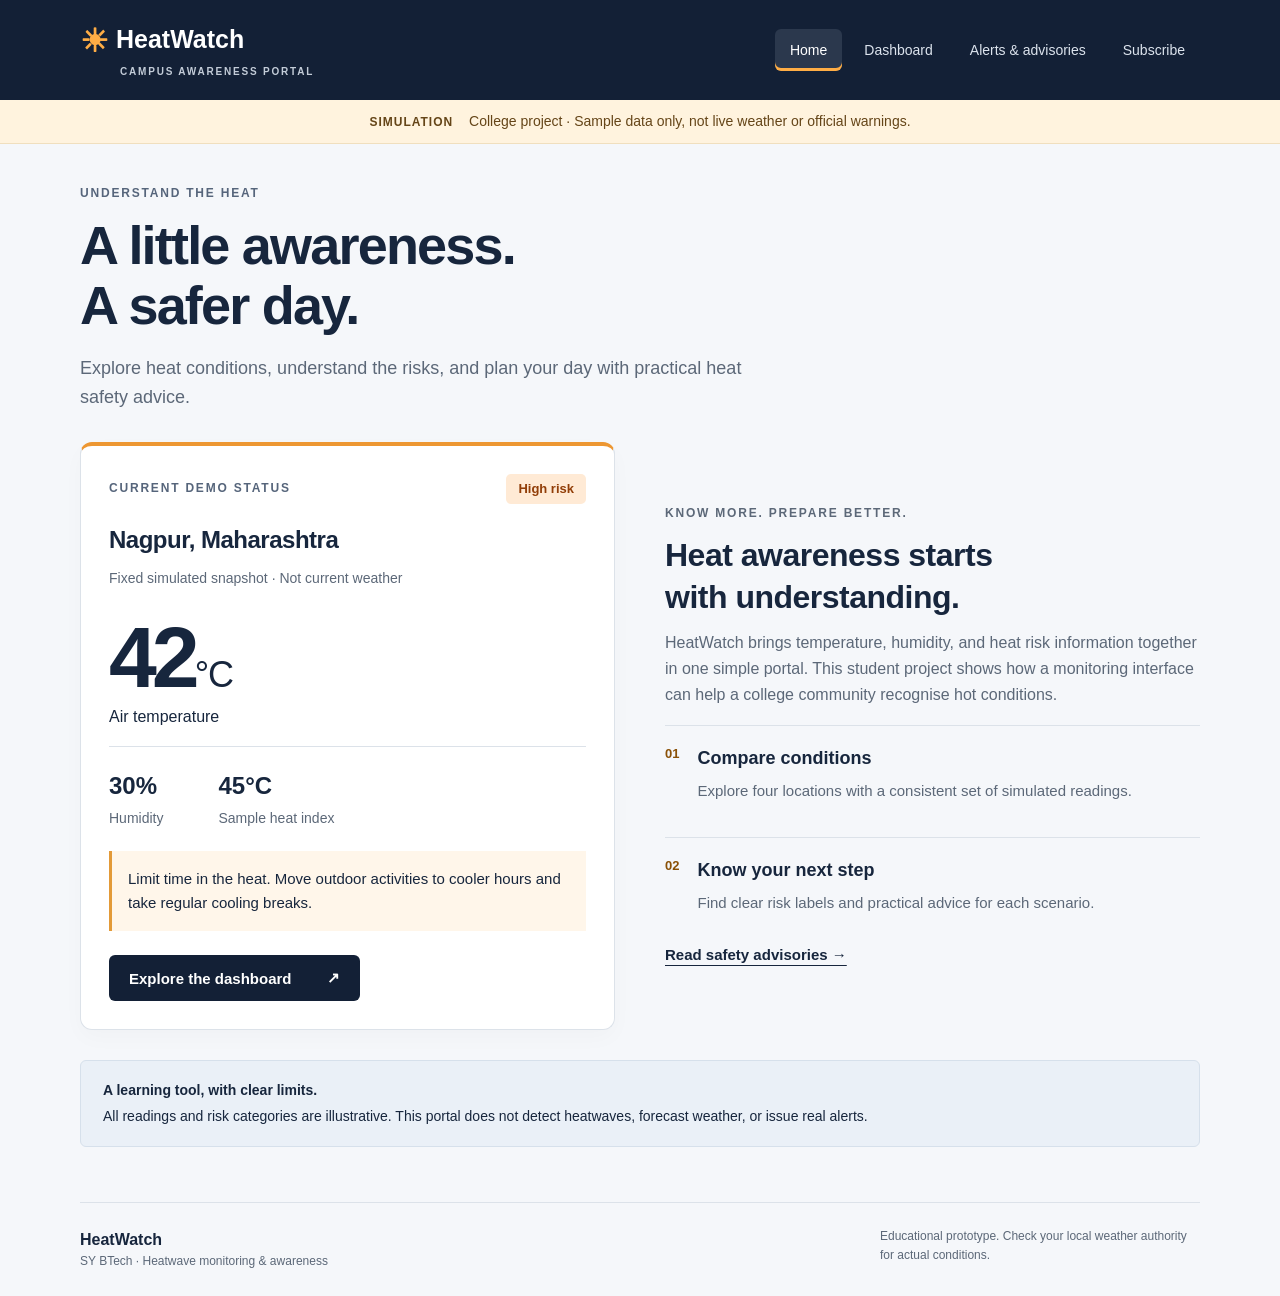
==== index.html @ 29afd0dd "Initial Commit" ====
<!DOCTYPE html>
<html lang="en"><head><meta charset="UTF-8"><meta name="viewport" content="width=device-width, initial-scale=1"><meta name="description" content="HeatWatch: an educational heatwave awareness portal using simulated readings."><title>Home | HeatWatch</title><link rel="icon" href="data:image/svg+xml,%3Csvg xmlns='http://www.w3.org/2000/svg' viewBox='0 0 32 32'%3E%3Crect width='32' height='32' rx='8' fill='%23132036'/%3E%3Ccircle cx='16' cy='16' r='8' fill='%23ffad45'/%3E%3C/svg%3E"><link rel="stylesheet" href="css/style.css"></head>
<body><a class="skip" href="#main">Skip to content</a><header><div class="nav-wrap"><a class="brand" href="index.html"><span class="brand-icon" aria-hidden="true">☀</span> HeatWatch<span class="brand-sub">CAMPUS AWARENESS PORTAL</span></a><nav aria-label="Main navigation"><a href="index.html" aria-current="page">Home</a><a href="dashboard.html" >Dashboard</a><a href="alerts.html" >Alerts & advisories</a><a href="subscribe.html" >Subscribe</a></nav></div></header><div class="demo-bar"><span class="demo-label">SIMULATION</span> College project · Sample data only, not live weather or official warnings.</div><main id="main"><div class="page-heading"><p class="eyebrow">UNDERSTAND THE HEAT</p><h1>A little awareness.<br>A safer day.</h1><p class="lead">Explore heat conditions, understand the risks, and plan your day with practical heat safety advice.</p></div>
<div class="home-grid"><section class="status-card"><div class="section-top"><span class="eyebrow">CURRENT DEMO STATUS</span><span class="badge high">High risk</span></div><h2>Nagpur, Maharashtra</h2><p class="muted">Fixed simulated snapshot · Not current weather</p><div class="temperature">42<span>°C</span></div><p>Air temperature</p><div class="status-details"><div><strong>30%</strong><span>Humidity</span></div><div><strong>45°C</strong><span>Sample heat index</span></div></div><div class="status-advice">Limit time in the heat. Move outdoor activities to cooler hours and take regular cooling breaks.</div><a class="button" href="dashboard.html">Explore the dashboard <span aria-hidden="true">↗</span></a></section><section class="purpose"><p class="eyebrow">KNOW MORE. PREPARE BETTER.</p><h2>Heat awareness starts<br>with understanding.</h2><p>HeatWatch brings temperature, humidity, and heat risk information together in one simple portal. This student project shows how a monitoring interface can help a college community recognise hot conditions.</p><div class="feature"><span>01</span><div><h3>Compare conditions</h3><p>Explore four locations with a consistent set of simulated readings.</p></div></div><div class="feature"><span>02</span><div><h3>Know your next step</h3><p>Find clear risk labels and practical advice for each scenario.</p></div></div><a class="text-link" href="alerts.html">Read safety advisories →</a></section></div><aside class="note"><strong>A learning tool, with clear limits.</strong> All readings and risk categories are illustrative. This portal does not detect heatwaves, forecast weather, or issue real alerts.</aside></main><footer><div><strong>HeatWatch</strong><span>SY BTech · Heatwave monitoring & awareness</span></div><p>Educational prototype. Check your local weather authority for actual conditions.</p></footer></body></html>
---- css/style.css ----
:root{--navy:#132036;--ink:#17263d;--muted:#5c6878;--line:#dce2e9;--orange:#ffad45;--paper:#f5f7fa}*{box-sizing:border-box}body{margin:0;color:var(--ink);background:var(--paper);font:16px/1.6 "Segoe UI",Arial,sans-serif}a{color:inherit}header{background:var(--navy);color:#fff}.nav-wrap{max-width:1180px;margin:auto;padding:22px 30px;display:flex;align-items:center;justify-content:space-between;gap:24px}.brand{text-decoration:none;font-size:25px;font-weight:750;line-height:1.2}.brand-icon{color:var(--orange);font-size:32px;vertical-align:middle}.brand-sub{display:block;font-size:10px;letter-spacing:1.8px;margin:6px 0 0 40px;color:#c3ccd8}nav{display:flex;gap:7px;flex-wrap:wrap}nav a{text-decoration:none;font-size:14px;padding:10px 15px;border-radius:6px;color:#dce3ed}nav a:hover,nav a[aria-current]{background:#2b384d;color:white}nav a[aria-current]{box-shadow:inset 0 -3px var(--orange)}.demo-bar{padding:10px 24px;text-align:center;background:#fff3de;color:#654518;font-size:14px;border-bottom:1px solid #f0dfbe}.demo-label{font-size:12px;font-weight:800;letter-spacing:1px;margin-right:12px}main{max-width:1180px;margin:auto;padding:40px 30px 55px}.page-heading{margin-bottom:30px}.eyebrow{font-size:12px;font-weight:800;letter-spacing:1.8px;margin:0 0 12px;color:#56657b}h1{font-size:clamp(34px,4.5vw,54px);line-height:1.12;letter-spacing:-1.8px;margin:0 0 18px;font-weight:750}h2{font-size:24px;line-height:1.3;letter-spacing:-.5px;margin:0 0 12px}h3{font-size:18px;margin:0 0 6px}p{margin:0 0 16px}.lead{max-width:690px;color:var(--muted);font-size:18px}.home-grid{display:grid;grid-template-columns:1fr 1fr;gap:50px;align-items:center}.status-card{background:white;border:1px solid var(--line);border-top:4px solid #ed9732;border-radius:12px;padding:28px;box-shadow:0 8px 22px #13203606}.section-top{display:flex;justify-content:space-between;align-items:center;gap:16px;margin-bottom:20px;flex-wrap:wrap}.section-top h2,.section-top .eyebrow{margin:0}.muted{color:var(--muted);font-size:14px}.badge{display:inline-block;padding:5px 12px;border-radius:5px;font-size:13px;font-weight:700;white-space:nowrap}.low{background:#e2f3eb;color:#176043}.moderate{background:#fff1c8;color:#785100}.high{background:#ffead5;color:#923e08}.extreme{background:#fbe0e5;color:#9a2439}.temperature{font-size:86px;letter-spacing:-5px;line-height:1.1;font-weight:650;margin:20px 0 0}.temperature span{font-size:36px;letter-spacing:-1px;font-weight:400}.status-details{display:flex;gap:55px;padding:20px 0;border-top:1px solid var(--line)}.status-details strong{font-size:24px;display:block}.status-details span{font-size:14px;color:var(--muted)}.status-advice{background:#fff6ea;border-left:3px solid #e39a38;padding:16px;margin:0 0 24px;font-size:15px}.button{display:inline-flex;align-items:center;justify-content:center;gap:35px;background:var(--navy);color:#fff;text-decoration:none;border:0;border-radius:6px;padding:14px 20px;font:600 15px "Segoe UI",Arial,sans-serif;cursor:pointer}.button:hover{background:#29405c}.button:disabled{opacity:.5;cursor:not-allowed}.purpose>p{color:var(--muted)}.purpose h2{font-size:32px}.feature{display:flex;gap:18px;border-top:1px solid var(--line);padding-top:18px;margin-top:18px}.feature>span{font-size:13px;color:#8a5107;font-weight:700}.feature p{color:var(--muted);font-size:15px}.text-link{display:inline-block;font-size:15px;font-weight:700;text-underline-offset:5px;margin-top:12px}.note{background:#eaf0f7;border:1px solid #d6e0eb;border-radius:6px;padding:18px 22px;margin-top:30px;font-size:14px}.note strong{display:block;margin-bottom:4px}footer{border-top:1px solid var(--line);max-width:1120px;margin:auto;padding:24px 0;display:flex;justify-content:space-between;gap:30px;font-size:12px;color:var(--muted)}footer strong{color:var(--ink);display:block;font-size:16px}footer p{max-width:320px;margin:0}.toolbar{display:flex;justify-content:space-between;align-items:center;gap:20px;margin-bottom:30px;padding:22px;background:white;border:1px solid var(--line);border-radius:8px}label{display:block;font-weight:600;font-size:14px;margin-bottom:7px}select,input:not([type=checkbox]){font:inherit;background:white;border:1px solid #aab5c4;border-radius:5px;color:var(--ink);padding:11px 12px;max-width:100%;width:100%}.toolbar select{min-width:280px}.metrics{display:grid;grid-template-columns:repeat(4,1fr);gap:18px}.metric{background:white;border:1px solid var(--line);border-radius:8px;padding:24px}.metric p{color:var(--muted);font-size:14px;margin-bottom:14px}.metric strong{display:block;font-size:40px;font-weight:650;line-height:1.25;margin-bottom:14px}.metric span{font-size:12px;color:var(--muted)}.risk-metric{border-top:3px solid #efaa53}.advice-panel{display:flex;gap:18px;background:#fff3e2;padding:22px;margin:24px 0 36px;border-radius:8px}.advice-panel p{margin:0}.advice-symbol{flex-shrink:0;display:grid;place-items:center;border:2px solid #98621b;color:#98621b;border-radius:50%;width:28px;height:28px;font-weight:800}.table-wrap{overflow-x:auto;background:white;border:1px solid var(--line);border-radius:8px}table{border-collapse:collapse;width:100%;text-align:left;white-space:nowrap}th,td{padding:17px 22px;border-bottom:1px solid var(--line);font-size:14px}thead{background:#edf1f6}tbody tr:last-child>*{border-bottom:0}.method{font-size:13px;color:var(--muted);margin-top:20px}.risk-grid{display:grid;grid-template-columns:repeat(4,1fr);gap:18px}.risk-card{border-top:4px solid currentColor;padding:22px;border-radius:8px}.risk-card h2{font-size:21px;margin-top:18px}.risk-card p{font-size:15px}.risk-card p:last-child{margin:0}.safety{margin-top:40px}.three-grid{display:grid;grid-template-columns:repeat(3,1fr);gap:30px;margin-top:25px}.three-grid article{padding:24px;background:white;border:1px solid var(--line);border-radius:8px}.three-grid p{margin:0;color:var(--muted);font-size:15px}.emergency{background:#fff0f1;border-color:#efcbd0;color:#792738}.subscribe-grid{display:grid;grid-template-columns:1.65fr 1fr;gap:50px}.form-card{padding:30px;background:white;border:1px solid var(--line);border-radius:10px}.form-grid{display:grid;grid-template-columns:1fr 1fr;gap:18px;margin-top:24px}.error{display:block;color:#a12135;font-size:13px;margin-top:5px;min-height:0}.error:empty{display:none}[aria-invalid=true]{border-color:#b3283e!important;background:#fff8f8!important}.field-hint{font-size:13px;color:var(--muted);margin-top:15px}.checkbox-label{display:flex;align-items:flex-start;gap:10px;font-weight:400;font-size:15px;margin:23px 0 15px}input[type=checkbox]{width:18px;height:18px;flex-shrink:0;margin-top:4px;accent-color:var(--navy)}.success{padding:18px;background:#e5f4ec;color:#195438;border-radius:6px;margin:20px 0 0;font-size:15px}.subscription-aside{padding-top:22px}.subscription-aside h2{font-size:34px}.skip{position:absolute;left:15px;top:-80px;z-index:10;background:white;padding:10px}.skip:focus{top:8px}:focus-visible{outline:3px solid #1479cf;outline-offset:4px}.sr-only{position:absolute;width:1px;height:1px;overflow:hidden;clip:rect(0,0,0,0)}[hidden]{display:none!important}@media(max-width:950px){.nav-wrap{align-items:flex-start;flex-direction:column}.home-grid,.subscribe-grid{gap:28px}.metrics,.risk-grid{grid-template-columns:repeat(2,1fr)}footer{margin:0 30px}.form-grid{grid-template-columns:1fr}.three-grid{gap:15px}}@media(max-width:640px){main{padding:30px 20px}.nav-wrap{padding:18px 20px;gap:18px}nav{gap:3px}nav a{padding:9px 10px;font-size:13px}.demo-bar{font-size:12px;padding:10px 16px}.demo-label{font-size:11px}.home-grid,.subscribe-grid,.three-grid{grid-template-columns:1fr}.purpose{padding-top:10px}.status-card,.form-card{padding:22px}.toolbar{align-items:stretch;flex-direction:column}.toolbar select{min-width:0}.metrics,.risk-grid{gap:12px}.metric{padding:17px}.metric strong{font-size:32px}.risk-card{padding:16px}.risk-card h2{font-size:19px}footer{flex-direction:column;margin:0 20px;gap:12px}.lead{font-size:16px}.section-top{gap:10px}}@media(max-width:370px){.risk-grid,.metrics{grid-template-columns:1fr}}
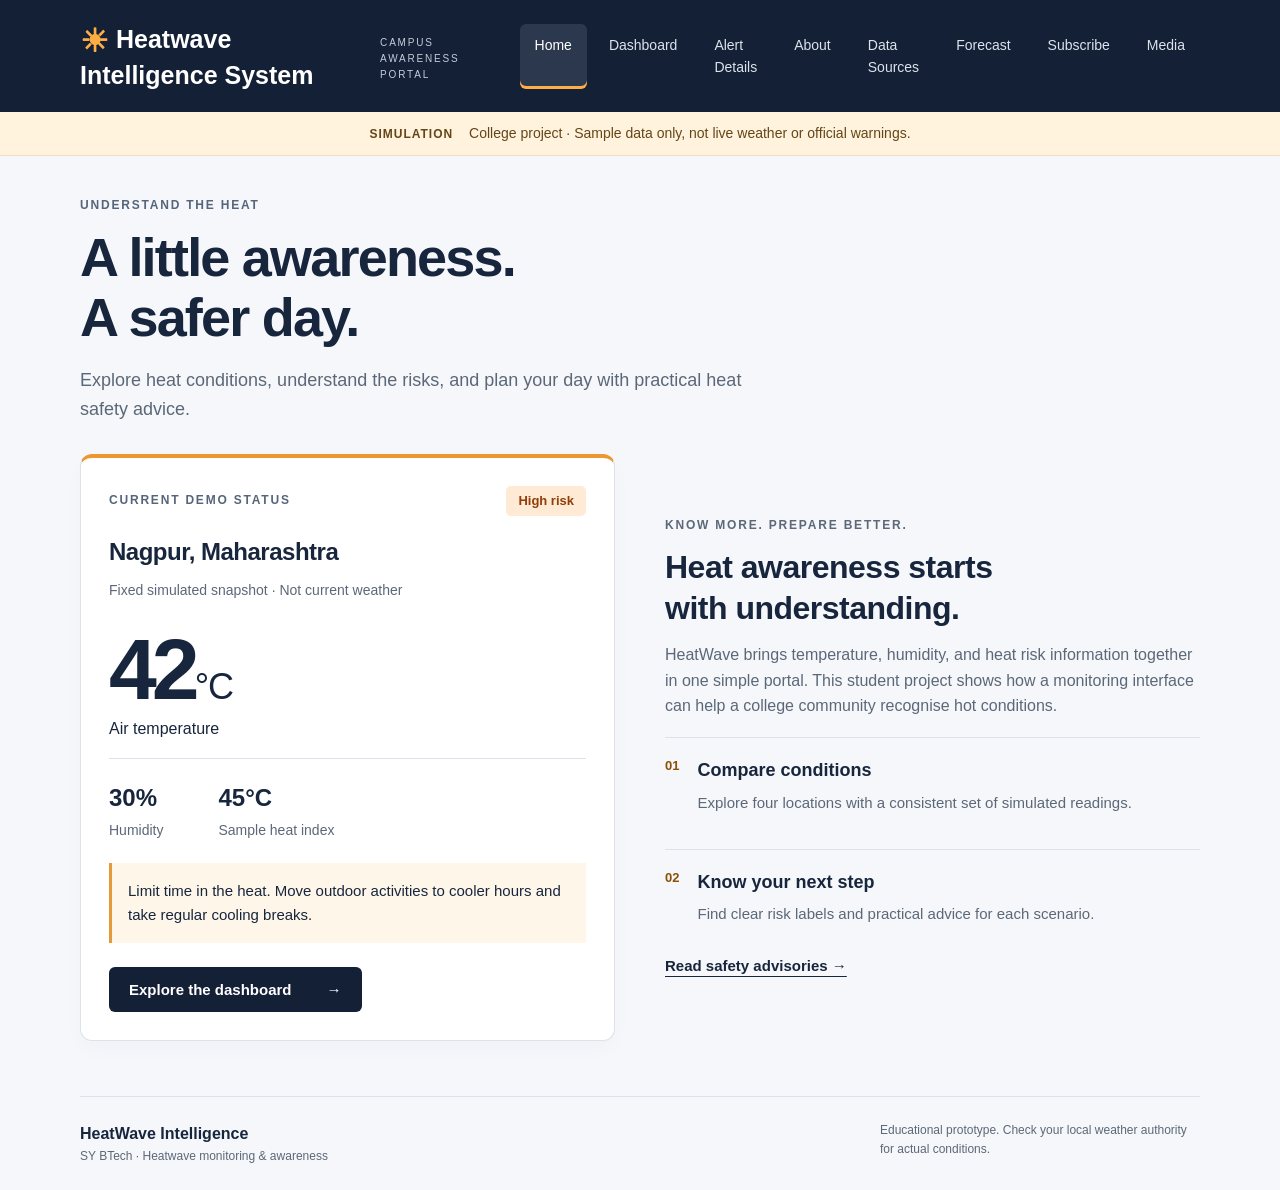
==== commit ce8375a5: "Pushed the code with latest changes" ====
--- a/index.html
+++ b/index.html
@@ -1,4 +1,89 @@
 <!DOCTYPE html>
-<html lang="en"><head><meta charset="UTF-8"><meta name="viewport" content="width=device-width, initial-scale=1"><meta name="description" content="HeatWatch: an educational heatwave awareness portal using simulated readings."><title>Home | HeatWatch</title><link rel="icon" href="data:image/svg+xml,%3Csvg xmlns='http://www.w3.org/2000/svg' viewBox='0 0 32 32'%3E%3Crect width='32' height='32' rx='8' fill='%23132036'/%3E%3Ccircle cx='16' cy='16' r='8' fill='%23ffad45'/%3E%3C/svg%3E"><link rel="stylesheet" href="css/style.css"></head>
-<body><a class="skip" href="#main">Skip to content</a><header><div class="nav-wrap"><a class="brand" href="index.html"><span class="brand-icon" aria-hidden="true">☀</span> HeatWatch<span class="brand-sub">CAMPUS AWARENESS PORTAL</span></a><nav aria-label="Main navigation"><a href="index.html" aria-current="page">Home</a><a href="dashboard.html" >Dashboard</a><a href="alerts.html" >Alerts & advisories</a><a href="subscribe.html" >Subscribe</a></nav></div></header><div class="demo-bar"><span class="demo-label">SIMULATION</span> College project · Sample data only, not live weather or official warnings.</div><main id="main"><div class="page-heading"><p class="eyebrow">UNDERSTAND THE HEAT</p><h1>A little awareness.<br>A safer day.</h1><p class="lead">Explore heat conditions, understand the risks, and plan your day with practical heat safety advice.</p></div>
-<div class="home-grid"><section class="status-card"><div class="section-top"><span class="eyebrow">CURRENT DEMO STATUS</span><span class="badge high">High risk</span></div><h2>Nagpur, Maharashtra</h2><p class="muted">Fixed simulated snapshot · Not current weather</p><div class="temperature">42<span>°C</span></div><p>Air temperature</p><div class="status-details"><div><strong>30%</strong><span>Humidity</span></div><div><strong>45°C</strong><span>Sample heat index</span></div></div><div class="status-advice">Limit time in the heat. Move outdoor activities to cooler hours and take regular cooling breaks.</div><a class="button" href="dashboard.html">Explore the dashboard <span aria-hidden="true">↗</span></a></section><section class="purpose"><p class="eyebrow">KNOW MORE. PREPARE BETTER.</p><h2>Heat awareness starts<br>with understanding.</h2><p>HeatWatch brings temperature, humidity, and heat risk information together in one simple portal. This student project shows how a monitoring interface can help a college community recognise hot conditions.</p><div class="feature"><span>01</span><div><h3>Compare conditions</h3><p>Explore four locations with a consistent set of simulated readings.</p></div></div><div class="feature"><span>02</span><div><h3>Know your next step</h3><p>Find clear risk labels and practical advice for each scenario.</p></div></div><a class="text-link" href="alerts.html">Read safety advisories →</a></section></div><aside class="note"><strong>A learning tool, with clear limits.</strong> All readings and risk categories are illustrative. This portal does not detect heatwaves, forecast weather, or issue real alerts.</aside></main><footer><div><strong>HeatWatch</strong><span>SY BTech · Heatwave monitoring & awareness</span></div><p>Educational prototype. Check your local weather authority for actual conditions.</p></footer></body></html>+<html lang="en">
+<head>
+  <meta charset="UTF-8">
+  <meta name="viewport" content="width=device-width, initial-scale=1">
+  <meta name="description" content="Heatwave Intelligence System - Home Page">
+  <title>Heatwave Intelligence System | Home</title>
+  <link rel="icon" href="data:image/svg+xml,%3Csvg xmlns='http://www.w3.org/2000/svg' viewBox='0 0 32 32'%3E%3Crect width='32' height='32' rx='8' fill='%23132036'/%3E%3Ccircle cx='16' cy='16' r='8' fill='%23ffad45'/%3E%3C/svg%3E">
+  <link rel="stylesheet" href="css/style.css">
+</head>
+<body>
+  <a class="skip" href="#main">Skip to content</a>
+  <header>
+    <div class="nav-wrap">
+      <a class="brand" href="index.html" title="Heatwave Intelligence System - Home Page">
+        <span class="brand-icon" aria-hidden="true">☀</span> Heatwave Intelligence System
+      </a>
+      <span class="brand-sub" style="font-size: 10px; letter-spacing: 1.8px; color: #c3ccd8; margin: 6px 0 0 40px;">CAMPUS AWARENESS PORTAL</span>
+      <nav aria-label="Main navigation">
+        <a href="index.html" aria-current="page">Home</a>
+        <a href="dashboard.html">Dashboard</a>
+        <a href="alert-details.html">Alert Details</a>
+        <a href="about-system.html">About</a>
+        <a href="sources.html">Data Sources</a>
+        <a href="forecast.html">Forecast</a>
+        <a href="subscribe.html">Subscribe</a>
+        <a href="media.html">Media</a>
+      </nav>
+    </div>
+  </header>
+  <div class="demo-bar">
+    <span class="demo-label">SIMULATION</span> College project · Sample data only, not live weather or official warnings.
+  </div>
+  <main id="main">
+    <div class="page-heading">
+      <p class="eyebrow">UNDERSTAND THE HEAT</p>
+      <h1>A little awareness.<br>A safer day.</h1>
+      <p class="lead">Explore heat conditions, understand the risks, and plan your day with practical heat safety advice.</p>
+    </div>
+
+    <section class="home-grid">
+      <section class="status-card">
+        <div class="section-top">
+          <span class="eyebrow">CURRENT DEMO STATUS</span>
+          <span class="badge high">High risk</span>
+        </div>
+        <h2>Nagpur, Maharashtra</h2>
+        <p class="muted">Fixed simulated snapshot · Not current weather</p>
+        <div class="temperature">42<span>°C</span></div>
+        <p>Air temperature</p>
+        <div class="status-details">
+          <div><strong>30%</strong><span>Humidity</span></div>
+          <div><strong>45°C</strong><span>Sample heat index</span></div>
+        </div>
+        <div class="status-advice">Limit time in the heat. Move outdoor activities to cooler hours and take regular cooling breaks.</div>
+        <a class="button" href="dashboard.html">Explore the dashboard <span aria-hidden="true">→</span></a>
+      </section>
+
+      <section class="purpose">
+        <p class="eyebrow">KNOW MORE. PREPARE BETTER.</p>
+        <h2>Heat awareness starts<br>with understanding.</h2>
+        <p>HeatWave brings temperature, humidity, and heat risk information together in one simple portal. This student project shows how a monitoring interface can help a college community recognise hot conditions.</p>
+        <div class="feature">
+          <span>01</span>
+          <div>
+            <h3>Compare conditions</h3>
+            <p>Explore four locations with a consistent set of simulated readings.</p>
+          </div>
+        </div>
+        <div class="feature">
+          <span>02</span>
+          <div>
+            <h3>Know your next step</h3>
+            <p>Find clear risk labels and practical advice for each scenario.</p>
+          </div>
+        </div>
+        <a class="text-link" href="alert-details.html">Read safety advisories →</a>
+      </section>
+    </div>
+  </main>
+  <footer>
+    <div>
+      <strong>HeatWave Intelligence</strong><span>SY BTech · Heatwave monitoring & awareness</span>
+    </div>
+    <p>Educational prototype. Check your local weather authority for actual conditions.</p>
+  </footer>
+  <script src="js/dashboard.js"></script>
+</body>
+</html>
--- a/css/style.css
+++ b/css/style.css
@@ -1 +1 @@
-:root{--navy:#132036;--ink:#17263d;--muted:#5c6878;--line:#dce2e9;--orange:#ffad45;--paper:#f5f7fa}*{box-sizing:border-box}body{margin:0;color:var(--ink);background:var(--paper);font:16px/1.6 "Segoe UI",Arial,sans-serif}a{color:inherit}header{background:var(--navy);color:#fff}.nav-wrap{max-width:1180px;margin:auto;padding:22px 30px;display:flex;align-items:center;justify-content:space-between;gap:24px}.brand{text-decoration:none;font-size:25px;font-weight:750;line-height:1.2}.brand-icon{color:var(--orange);font-size:32px;vertical-align:middle}.brand-sub{display:block;font-size:10px;letter-spacing:1.8px;margin:6px 0 0 40px;color:#c3ccd8}nav{display:flex;gap:7px;flex-wrap:wrap}nav a{text-decoration:none;font-size:14px;padding:10px 15px;border-radius:6px;color:#dce3ed}nav a:hover,nav a[aria-current]{background:#2b384d;color:white}nav a[aria-current]{box-shadow:inset 0 -3px var(--orange)}.demo-bar{padding:10px 24px;text-align:center;background:#fff3de;color:#654518;font-size:14px;border-bottom:1px solid #f0dfbe}.demo-label{font-size:12px;font-weight:800;letter-spacing:1px;margin-right:12px}main{max-width:1180px;margin:auto;padding:40px 30px 55px}.page-heading{margin-bottom:30px}.eyebrow{font-size:12px;font-weight:800;letter-spacing:1.8px;margin:0 0 12px;color:#56657b}h1{font-size:clamp(34px,4.5vw,54px);line-height:1.12;letter-spacing:-1.8px;margin:0 0 18px;font-weight:750}h2{font-size:24px;line-height:1.3;letter-spacing:-.5px;margin:0 0 12px}h3{font-size:18px;margin:0 0 6px}p{margin:0 0 16px}.lead{max-width:690px;color:var(--muted);font-size:18px}.home-grid{display:grid;grid-template-columns:1fr 1fr;gap:50px;align-items:center}.status-card{background:white;border:1px solid var(--line);border-top:4px solid #ed9732;border-radius:12px;padding:28px;box-shadow:0 8px 22px #13203606}.section-top{display:flex;justify-content:space-between;align-items:center;gap:16px;margin-bottom:20px;flex-wrap:wrap}.section-top h2,.section-top .eyebrow{margin:0}.muted{color:var(--muted);font-size:14px}.badge{display:inline-block;padding:5px 12px;border-radius:5px;font-size:13px;font-weight:700;white-space:nowrap}.low{background:#e2f3eb;color:#176043}.moderate{background:#fff1c8;color:#785100}.high{background:#ffead5;color:#923e08}.extreme{background:#fbe0e5;color:#9a2439}.temperature{font-size:86px;letter-spacing:-5px;line-height:1.1;font-weight:650;margin:20px 0 0}.temperature span{font-size:36px;letter-spacing:-1px;font-weight:400}.status-details{display:flex;gap:55px;padding:20px 0;border-top:1px solid var(--line)}.status-details strong{font-size:24px;display:block}.status-details span{font-size:14px;color:var(--muted)}.status-advice{background:#fff6ea;border-left:3px solid #e39a38;padding:16px;margin:0 0 24px;font-size:15px}.button{display:inline-flex;align-items:center;justify-content:center;gap:35px;background:var(--navy);color:#fff;text-decoration:none;border:0;border-radius:6px;padding:14px 20px;font:600 15px "Segoe UI",Arial,sans-serif;cursor:pointer}.button:hover{background:#29405c}.button:disabled{opacity:.5;cursor:not-allowed}.purpose>p{color:var(--muted)}.purpose h2{font-size:32px}.feature{display:flex;gap:18px;border-top:1px solid var(--line);padding-top:18px;margin-top:18px}.feature>span{font-size:13px;color:#8a5107;font-weight:700}.feature p{color:var(--muted);font-size:15px}.text-link{display:inline-block;font-size:15px;font-weight:700;text-underline-offset:5px;margin-top:12px}.note{background:#eaf0f7;border:1px solid #d6e0eb;border-radius:6px;padding:18px 22px;margin-top:30px;font-size:14px}.note strong{display:block;margin-bottom:4px}footer{border-top:1px solid var(--line);max-width:1120px;margin:auto;padding:24px 0;display:flex;justify-content:space-between;gap:30px;font-size:12px;color:var(--muted)}footer strong{color:var(--ink);display:block;font-size:16px}footer p{max-width:320px;margin:0}.toolbar{display:flex;justify-content:space-between;align-items:center;gap:20px;margin-bottom:30px;padding:22px;background:white;border:1px solid var(--line);border-radius:8px}label{display:block;font-weight:600;font-size:14px;margin-bottom:7px}select,input:not([type=checkbox]){font:inherit;background:white;border:1px solid #aab5c4;border-radius:5px;color:var(--ink);padding:11px 12px;max-width:100%;width:100%}.toolbar select{min-width:280px}.metrics{display:grid;grid-template-columns:repeat(4,1fr);gap:18px}.metric{background:white;border:1px solid var(--line);border-radius:8px;padding:24px}.metric p{color:var(--muted);font-size:14px;margin-bottom:14px}.metric strong{display:block;font-size:40px;font-weight:650;line-height:1.25;margin-bottom:14px}.metric span{font-size:12px;color:var(--muted)}.risk-metric{border-top:3px solid #efaa53}.advice-panel{display:flex;gap:18px;background:#fff3e2;padding:22px;margin:24px 0 36px;border-radius:8px}.advice-panel p{margin:0}.advice-symbol{flex-shrink:0;display:grid;place-items:center;border:2px solid #98621b;color:#98621b;border-radius:50%;width:28px;height:28px;font-weight:800}.table-wrap{overflow-x:auto;background:white;border:1px solid var(--line);border-radius:8px}table{border-collapse:collapse;width:100%;text-align:left;white-space:nowrap}th,td{padding:17px 22px;border-bottom:1px solid var(--line);font-size:14px}thead{background:#edf1f6}tbody tr:last-child>*{border-bottom:0}.method{font-size:13px;color:var(--muted);margin-top:20px}.risk-grid{display:grid;grid-template-columns:repeat(4,1fr);gap:18px}.risk-card{border-top:4px solid currentColor;padding:22px;border-radius:8px}.risk-card h2{font-size:21px;margin-top:18px}.risk-card p{font-size:15px}.risk-card p:last-child{margin:0}.safety{margin-top:40px}.three-grid{display:grid;grid-template-columns:repeat(3,1fr);gap:30px;margin-top:25px}.three-grid article{padding:24px;background:white;border:1px solid var(--line);border-radius:8px}.three-grid p{margin:0;color:var(--muted);font-size:15px}.emergency{background:#fff0f1;border-color:#efcbd0;color:#792738}.subscribe-grid{display:grid;grid-template-columns:1.65fr 1fr;gap:50px}.form-card{padding:30px;background:white;border:1px solid var(--line);border-radius:10px}.form-grid{display:grid;grid-template-columns:1fr 1fr;gap:18px;margin-top:24px}.error{display:block;color:#a12135;font-size:13px;margin-top:5px;min-height:0}.error:empty{display:none}[aria-invalid=true]{border-color:#b3283e!important;background:#fff8f8!important}.field-hint{font-size:13px;color:var(--muted);margin-top:15px}.checkbox-label{display:flex;align-items:flex-start;gap:10px;font-weight:400;font-size:15px;margin:23px 0 15px}input[type=checkbox]{width:18px;height:18px;flex-shrink:0;margin-top:4px;accent-color:var(--navy)}.success{padding:18px;background:#e5f4ec;color:#195438;border-radius:6px;margin:20px 0 0;font-size:15px}.subscription-aside{padding-top:22px}.subscription-aside h2{font-size:34px}.skip{position:absolute;left:15px;top:-80px;z-index:10;background:white;padding:10px}.skip:focus{top:8px}:focus-visible{outline:3px solid #1479cf;outline-offset:4px}.sr-only{position:absolute;width:1px;height:1px;overflow:hidden;clip:rect(0,0,0,0)}[hidden]{display:none!important}@media(max-width:950px){.nav-wrap{align-items:flex-start;flex-direction:column}.home-grid,.subscribe-grid{gap:28px}.metrics,.risk-grid{grid-template-columns:repeat(2,1fr)}footer{margin:0 30px}.form-grid{grid-template-columns:1fr}.three-grid{gap:15px}}@media(max-width:640px){main{padding:30px 20px}.nav-wrap{padding:18px 20px;gap:18px}nav{gap:3px}nav a{padding:9px 10px;font-size:13px}.demo-bar{font-size:12px;padding:10px 16px}.demo-label{font-size:11px}.home-grid,.subscribe-grid,.three-grid{grid-template-columns:1fr}.purpose{padding-top:10px}.status-card,.form-card{padding:22px}.toolbar{align-items:stretch;flex-direction:column}.toolbar select{min-width:0}.metrics,.risk-grid{gap:12px}.metric{padding:17px}.metric strong{font-size:32px}.risk-card{padding:16px}.risk-card h2{font-size:19px}footer{flex-direction:column;margin:0 20px;gap:12px}.lead{font-size:16px}.section-top{gap:10px}}@media(max-width:370px){.risk-grid,.metrics{grid-template-columns:1fr}}
+:root{--navy:#132036;--ink:#17263d;--muted:#5c6878;--line:#dce2e9;--orange:#ffad45;--paper:#f5f7fa}*{box-sizing:border-box}body{margin:0;color:var(--ink);background:var(--paper);font:16px/1.6 "Segoe UI",Arial,sans-serif}a{color:inherit}header{background:var(--navy);color:#fff}.nav-wrap{max-width:1180px;margin:auto;padding:22px 30px;display:flex;align-items:center;justify-content:space-between;gap:24px}.brand{text-decoration:none;font-size:25px;font-weight:750;line-height:1.2}.brand-icon{color:var(--orange);font-size:32px;vertical-align:middle}.brand-sub{display:block;font-size:10px;letter-spacing:1.8px;margin:6px 0 0 40px;color:#c3ccd8}nav{display:flex;gap:7px;flex-wrap:nowrap}nav a{text-decoration:none;font-size:14px;padding:10px 15px;border-radius:6px;color:#dce3ed}nav a:hover,nav a[aria-current]{background:#2b384d;color:white}nav a[aria-current]{box-shadow:inset 0 -3px var(--orange)}.demo-bar{padding:10px 24px;text-align:center;background:#fff3de;color:#654518;font-size:14px;border-bottom:1px solid #f0dfbe}.demo-label{font-size:12px;font-weight:800;letter-spacing:1px;margin-right:12px}main{max-width:1180px;margin:auto;padding:40px 30px 55px}.page-heading{margin-bottom:30px}.eyebrow{font-size:12px;font-weight:800;letter-spacing:1.8px;margin:0 0 12px;color:#56657b}h1{font-size:clamp(34px,4.5vw,54px);line-height:1.12;letter-spacing:-1.8px;margin:0 0 18px;font-weight:750}h2{font-size:24px;line-height:1.3;letter-spacing:-.5px;margin:0 0 12px}h3{font-size:18px;margin:0 0 6px}p{margin:0 0 16px}.lead{max-width:690px;color:var(--muted);font-size:18px}.home-grid{display:grid;grid-template-columns:1fr 1fr;gap:50px;align-items:center}.status-card{background:white;border:1px solid var(--line);border-top:4px solid #ed9732;border-radius:12px;padding:28px;box-shadow:0 8px 22px #13203606}.section-top{display:flex;justify-content:space-between;align-items:center;gap:16px;margin-bottom:20px;flex-wrap:wrap}.section-top h2,.section-top .eyebrow{margin:0}.muted{color:var(--muted);font-size:14px}.badge{display:inline-block;padding:5px 12px;border-radius:5px;font-size:13px;font-weight:700;white-space:nowrap}.low{background:#e2f3eb;color:#176043}.moderate{background:#fff1c8;color:#785100}.high{background:#ffead5;color:#923e08}.extreme{background:#fbe0e5;color:#9a2439}.temperature{font-size:86px;letter-spacing:-5px;line-height:1.1;font-weight:650;margin:20px 0 0}.temperature span{font-size:36px;letter-spacing:-1px;font-weight:400}.status-details{display:flex;gap:55px;padding:20px 0;border-top:1px solid var(--line)}.status-details strong{font-size:24px;display:block}.status-details span{font-size:14px;color:var(--muted)}.status-advice{background:#fff6ea;border-left:3px solid #e39a38;padding:16px;margin:0 0 24px;font-size:15px}.button{display:inline-flex;align-items:center;justify-content:center;gap:35px;background:var(--navy);color:#fff;text-decoration:none;border:0;border-radius:6px;padding:14px 20px;font:600 15px "Segoe UI",Arial,sans-serif;cursor:pointer}.button:hover{background:#29405c}.button:disabled{opacity:.5;cursor:not-allowed}.purpose>p{color:var(--muted)}.purpose h2{font-size:32px}.feature{display:flex;gap:18px;border-top:1px solid var(--line);padding-top:18px;margin-top:18px}.feature>span{font-size:13px;color:#8a5107;font-weight:700}.feature p{color:var(--muted);font-size:15px}.text-link{display:inline-block;font-size:15px;font-weight:700;text-underline-offset:5px;margin-top:12px}.note{background:#eaf0f7;border:1px solid #d6e0eb;border-radius:6px;padding:18px 22px;margin-top:30px;font-size:14px}.note strong{display:block;margin-bottom:4px}footer{border-top:1px solid var(--line);max-width:1120px;margin:auto;padding:24px 0;display:flex;justify-content:space-between;gap:30px;font-size:12px;color:var(--muted)}footer strong{color:var(--ink);display:block;font-size:16px}footer p{max-width:320px;margin:0}.toolbar{display:flex;justify-content:space-between;align-items:center;gap:20px;margin-bottom:30px;padding:22px;background:white;border:1px solid var(--line);border-radius:8px}label{display:block;font-weight:600;font-size:14px;margin-bottom:7px}select,input:not([type=checkbox]){font:inherit;background:white;border:1px solid #aab5c4;border-radius:5px;color:var(--ink);padding:11px 12px;max-width:100%;width:100%}.toolbar select{min-width:280px}.metrics{display:grid;grid-template-columns:repeat(4,1fr);gap:18px}.metric{background:white;border:1px solid var(--line);border-radius:8px;padding:24px}.metric p{color:var(--muted);font-size:14px;margin-bottom:14px}.metric strong{display:block;font-size:40px;font-weight:650;line-height:1.25;margin-bottom:14px}.metric span{font-size:12px;color:var(--muted)}.risk-metric{border-top:3px solid #efaa53}.advice-panel{display:flex;gap:18px;background:#fff3e2;padding:22px;margin:24px 0 36px;border-radius:8px}.advice-panel p{margin:0}.advice-symbol{flex-shrink:0;display:grid;place-items:center;border:2px solid #98621b;color:#98621b;border-radius:50%;width:28px;height:28px;font-weight:800}.table-wrap{overflow-x:auto;background:white;border:1px solid var(--line);border-radius:8px}table{border-collapse:collapse;width:100%;text-align:left;white-space:nowrap}th,td{padding:17px 22px;border-bottom:1px solid var(--line);font-size:14px}thead{background:#edf1f6}tbody tr:last-child>*{border-bottom:0}.method{font-size:13px;color:var(--muted);margin-top:20px}.risk-grid{display:grid;grid-template-columns:repeat(4,1fr);gap:18px}.risk-card{border-top:4px solid currentColor;padding:22px;border-radius:8px}.risk-card h2{font-size:21px;margin-top:18px}.risk-card p{font-size:15px}.risk-card p:last-child{margin:0}.safety{margin-top:40px}.three-grid{display:grid;grid-template-columns:repeat(3,1fr);gap:30px;margin-top:25px}.three-grid article{padding:24px;background:white;border:1px solid var(--line);border-radius:8px}.three-grid p{margin:0;color:var(--muted);font-size:15px}.emergency{background:#fff0f1;border-color:#efcbd0;color:#792738}.subscribe-grid{display:grid;grid-template-columns:1.65fr 1fr;gap:50px}.form-card{padding:30px;background:white;border:1px solid var(--line);border-radius:10px}.form-grid{display:grid;grid-template-columns:1fr 1fr;gap:18px;margin-top:24px}.error{display:block;color:#a12135;font-size:13px;margin-top:5px;min-height:0}.error:empty{display:none}[aria-invalid=true]{border-color:#b3283e!important;background:#fff8f8!important}.field-hint{font-size:13px;color:var(--muted);margin-top:15px}.checkbox-label{display:flex;align-items:flex-start;gap:10px;font-weight:400;font-size:15px;margin:23px 0 15px}input[type=checkbox]{width:18px;height:18px;flex-shrink:0;margin-top:4px;accent-color:var(--navy)}.success{padding:18px;background:#e5f4ec;color:#195438;border-radius:6px;margin:20px 0 0;font-size:15px}.subscription-aside{padding-top:22px}.subscription-aside h2{font-size:34px}.skip{position:absolute;left:15px;top:-80px;z-index:10;background:white;padding:10px}.skip:focus{top:8px}:focus-visible{outline:3px solid #1479cf;outline-offset:4px}.sr-only{position:absolute;width:1px;height:1px;overflow:hidden;clip:rect(0,0,0,0)}[hidden]{display:none!important}@media(max-width:950px){.nav-wrap{align-items:flex-start;flex-direction:column}.home-grid,.subscribe-grid{gap:28px}.metrics,.risk-grid{grid-template-columns:repeat(2,1fr)}footer{margin:0 30px}.form-grid{grid-template-columns:1fr}.three-grid{gap:15px}}@media(max-width:640px){main{padding:30px 20px}.nav-wrap{padding:18px 20px;gap:18px}nav{gap:3px}nav a{padding:9px 10px;font-size:13px}.demo-bar{font-size:12px;padding:10px 16px}.demo-label{font-size:11px}.home-grid,.subscribe-grid,.three-grid{grid-template-columns:1fr}.purpose{padding-top:10px}.status-card,.form-card{padding:22px}.toolbar{align-items:stretch;flex-direction:column}.toolbar select{min-width:0}.metrics,.risk-grid{gap:12px}.metric{padding:17px}.metric strong{font-size:32px}.risk-card{padding:16px}.risk-card h2{font-size:19px}footer{flex-direction:column;margin:0 20px;gap:12px}.lead{font-size:16px}.section-top{gap:10px}}@media(max-width:370px){.risk-grid,.metrics{grid-template-columns:1fr}}
